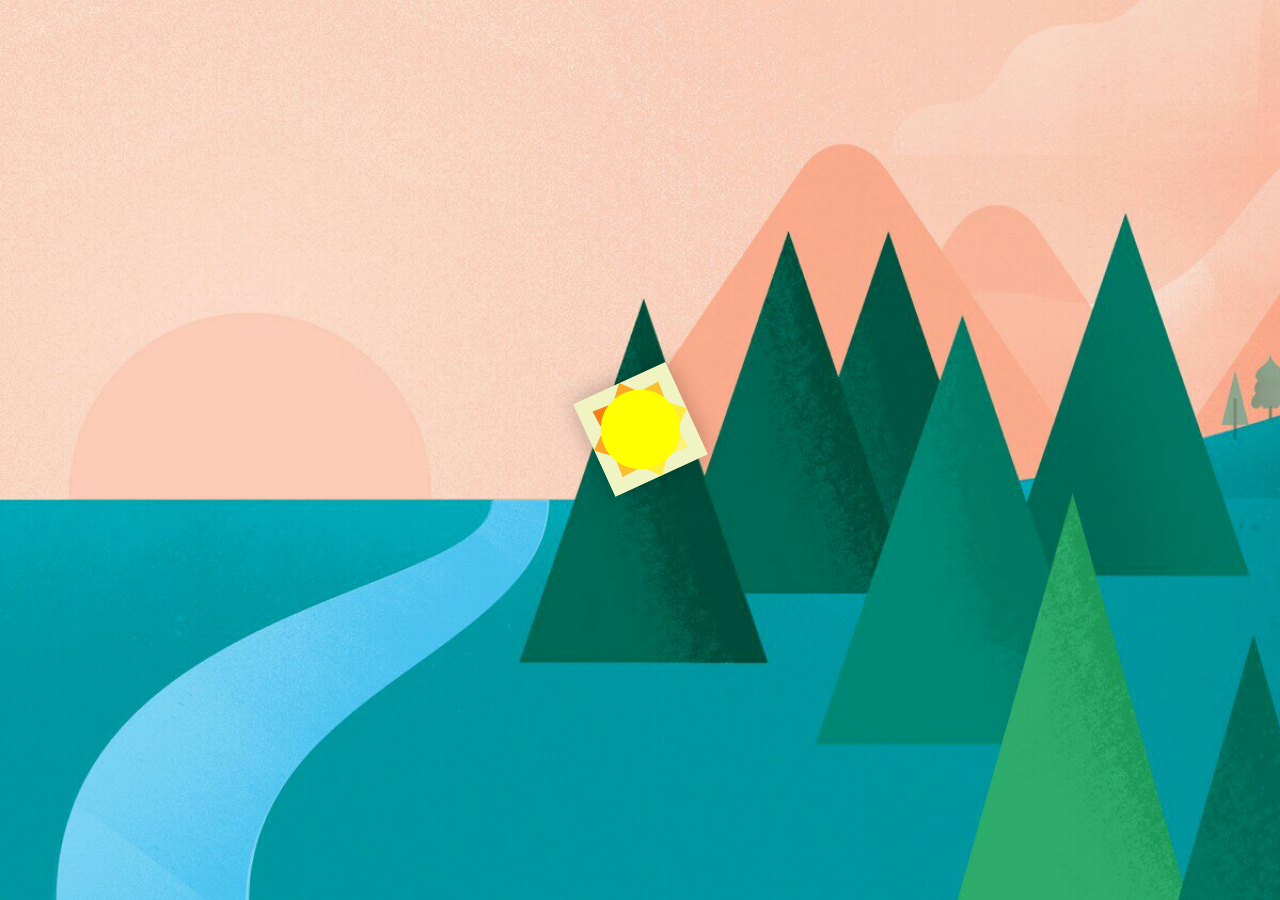
==== index.html @ cfca2041 "Initial commit" ====
<!doctype html>

<html lang="en">
<head>
  <meta charset="utf-8">

  <title>portfolio</title>
  <meta name="description" content="The HTML5 Herald">
  <meta name="author" content="SitePoint">

  <link rel="stylesheet" href="css/style.css"> 
  <script src="js/jquery-1.11.3.js"></script>
    <script src="js/jquery-ui.js"></script>
    <script src="js/transit.js"></script>
    <script src="js/scripts.js"></script> 

</head>
<body>
    <div id = "container">
        <div id = "wrap">
            
            <!--Door-->
            <div id ="door">
                <div class="front"></div>
            </div>
               
           
            
            <!-- Door aside-->
           
            
            <div id="door_aside_wrap">
              <h3 id = "door_aside_pane1" class = "door_pane"></h3>
              <div class = "accoridon_pane"></div>
              <h3 id = "door_aside_pane2" class = "door_pane"></h3>
              <div class = "accoridon_pane"></div>
              <h3 id = "door_aside_pane3" class = "door_pane"></h3>
              <div class = "accoridon_pane"></div>
              
            </div>
            
            
            <!--Menu nav-->
            <div id = "menu">
                <h1></h1>
                <nav>
                    <a id = ""></a>
                    <a id = ""></a>
                    <a id = ""></a>
                    <a id = ""></a>
                </nav>
                <img src=""/>
            </div>
            
            <!--Main-->
            <div id = "main">
                
                
                
                <img id = "sun_main" src= "img/sun.png"/>
                <img id = "sun_mainAlt" src= "img/sun2.png"/>
                <div id = "fence_with_bird">
                    <img id = "fence3" src= "img/fence_with_bird.png"/>
                    <img id = "bird" src= "img/bird.png"/>
                </div>
                <img id = "fence" src= "img/fence.png"/>
                <img id = "fence2" src= "img/fence2.png"/>
                
                <div id = "cloud_box">
                    <img id = "cloud1" src= "img/cloud1.png"/>
                    <img id = "cloud2" src= "img/cloud2.png"/>
                    <img id = "cloud3" src= "img/cloud3.png"/>
                    <img id = "cloud4" src= "img/cloud4.png"/>
                    <img id = "cloud5" src= "img/cloud5.png"/>
                
                </div>
                
                
                
                
                
                
            </div>
            
            <!--Home-->
            <div id = "home">
                <div id = "home_l1" class = "home_pane"></div>
                <div id = "home_r1" class = "home_pane"></div>
                <div id = "home_l2" class = "home_pane"></div>
                <div id = "home_r2" class = "home_pane"></div>
                <div id = "home_l3" class = "home_pane"></div>
                <div id = "home_r3" class = "home_pane"></div>
                <div id = "home_l4" class = "home_pane"></div>
                <div id = "home_r4" class = "home_pane"></div>
            </div>
            
            
            <!--Aside-->
            <div class = "aside">
                <h1></h1>
                <img src=""/>
                <p></p>
            </div>
            
            
        </div>
    </div>
    
    
</body>
</html>
---- css/style.css ----
*{
    margin: 0;
    padding: 0;
}
body{
}

body,html,#container{
    height:100%;
    
    
}


div #wrap{
    width:300%;
    height: 100%;
    background: #DCEDC8;
}


/*---------------------
---------DOOR----------
---------------------*/


#door { 
    width: 8.33333%;
    height: 100%;  
    float:left; 
    
}
#door:hover{
    overflow: hidden;
}

#door > .front{
	
	transform: perspective( 600px ) rotateY( 0deg );
	background: url("../img/door.jpg"); 
    background-size: contain;
    width: 100%;
    height: 100%;
	backface-visibility: hidden;
	transition: transform .5s linear 0s;
    overflow: hidden;
}


#door:hover > .front{	
	transform: perspective( 600px ) rotateY( 30deg );
    overflow: hidden;
}

    

/*---------------------
------DOOR-ASIDE-------
---------------------*/


#door_aside_wrap{
    width: 1.66666%;
    height: 100%;
    background: #FFF;
    float: left;
}

.accoridon_pane {
    
    width: 100%;
    height: 180%;
    
    
    background-color: #E3F2FD; 
}

#door_aside_pane1{
    width: 100%;
    height: 25%;
    background-color: #448AFF;
    display: block;
}
#door_aside_pane2{
    width: 100%;
    height: 25%;
    background-color: #2979FF;
    display: block;
}
#door_aside_pane3{
    width: 100%;
    height: 25%;
    background-color: #2962FF; 
    display: block;
}

.door_pane {
      transition: all 250ms;
      box-shadow: 3px 1px 3px rgba(0, 0, 0, 0.12), 3px 1px 2px rgba(0, 0, 0, 0.24);
}
.door_pane:hover {
      box-shadow: 0 10px 20px rgba(0, 0, 0, 0.19), 0 6px 6px rgba(0, 0, 0, 0.23);
      transform: translateX(5px);
}


/*---------------------
----------MENU---------
---------------------*/

#menu{
    width: 10%;
    height: 100%;
    float: left;
    background-color: #1de9b6;
}
    
/*---------------------
----------MAIN---------
---------------------*/


#main {
    float:left;
    width: 33.3333%;
    height: 100%;
    background: url(../img/main_back.jpg);
    background-size: cover;
}


#sun_main {
    display:block;
    width: 8%;
    
    height: auto;
    margin: 0 auto;
    position: relative;
	top: 42%;
	
}
#sun_mainAlt {
    display:block;
    width: 8%;
    float:left;
    height: auto;
    margin: 0 auto;
    position: relative;
	top: 13%;
    left: 80%;
	
}

#fence_with_bird {
    display: block;
    right: 5%;
    bottom: 0%;
    width: 25%;
    height: auto;
    position:absolute;
    transform: rotate(-3deg);
    
}

#fence {
    display: block;
    left: 8%;
    bottom: -50%;
    width: 18%;
    height: auto;
    position: absolute;
    transform: rotate(3deg);
    
}
#fence2 {
    display: block;
    left: 39%;
    bottom: -50%;
    width: 20%;
    height: auto;
    position: absolute;
    transform: rotate(1deg);
    
}

#fence3{
    display: block;
    width: 100%;
    height: auto;
    
    position:relative;
    
    transform: rotate(-3deg);
}

#bird {
    display: block;
    width: 24.6666%;
    right: 12%;
    top: -35%;
    height: auto;
    position:absolute;
    transform: rotate(-3deg);
    transform-origin: 70% 100%;
    
}
#fence_with_bird {
    display: block;
    bottom: -50%;
    width: 25%;
    height: auto;
    position:absolute;
    transform: rotate(-3deg);
    
}
/*   cloud Box */

#cloud1{
    display: block;
    position: absolute;
    width: 25%;
    height: auto;
    margin-left: 5%;
    margin-top: -20%;
}

#cloud2{
    display: block;
    position: absolute;
    width: 10%;
    height: auto;
    margin-left: 30%;
    margin-top: -20%;
}

#cloud3{
    display: block;
    position: absolute;
    width: 10%;
    height: auto;
    margin-left: 50%;
    margin-top: -20%;
}

#cloud4{
    display: block;
    position: absolute;
    width: 7%;
    height: auto;
    margin-left: 65%;
    margin-top: -20%;
}

#cloud5{
    display: block;
    position: absolute;
    width: 8%;
    height: auto;
    margin-left: 85%;
    margin-top: -20%;
}

img[id^= "cloud"]:hover {
   /*   box-shadow: 0 10px 20px rgba(0, 0, 0, 0.19), 0 6px 6px rgba(0, 0, 0, 0.23);*/
    box-shadow: 0px 5px 8px -4px rgba(0,0,0,0.75);
      transform: translatey(-5px);
    transition: all 250ms;
}










/*---------------------
----------HOME---------
---------------------*/

#home {
    float:left;
    width: 23.3333%;
    height: 100%;
    background: #e040fb;
}
#home_l1 {
    width: 50%;
    float:left;
    background: #00bfa5;
    height: 33.333%;
}
#home_r1 {
    width: 50%;
    float:left;
    background: #64ffda;
    height: 33.333%;
}
#home_l2 {
    width: 50%;
    float:left;
    background: #64ffda;
    height: 33.333%;
}
#home_r2 {
    width: 50%;
    float:left;
    background: #00bfa5;
    height: 33.333%;
}
#home_l3 {
    width: 50%;
    float:left;
    background: #00bfa5;
    height: 33.333%;
}
#home_r3 {
    width: 50%;
    float:left;
    background: #64ffda;
    height: 33.333%;
}

.home_pane {
      transition: all 250ms;
      box-shadow: 0 1px 3px rgba(0, 0, 0, 0.12), 0 1px 2px rgba(0, 0, 0, 0.24);
}
.home_pane:hover {
      box-shadow: 0 10px 20px rgba(0, 0, 0, 0.19), 0 6px 6px rgba(0, 0, 0, 0.23);
      transform: translateY(-5px);
}



/*---------------------
---------ASIDE---------
---------------------*/

.aside {
    background: #00E5FF;
    float:left;
    width: 23.3333%;
    height: 100%;
    
}
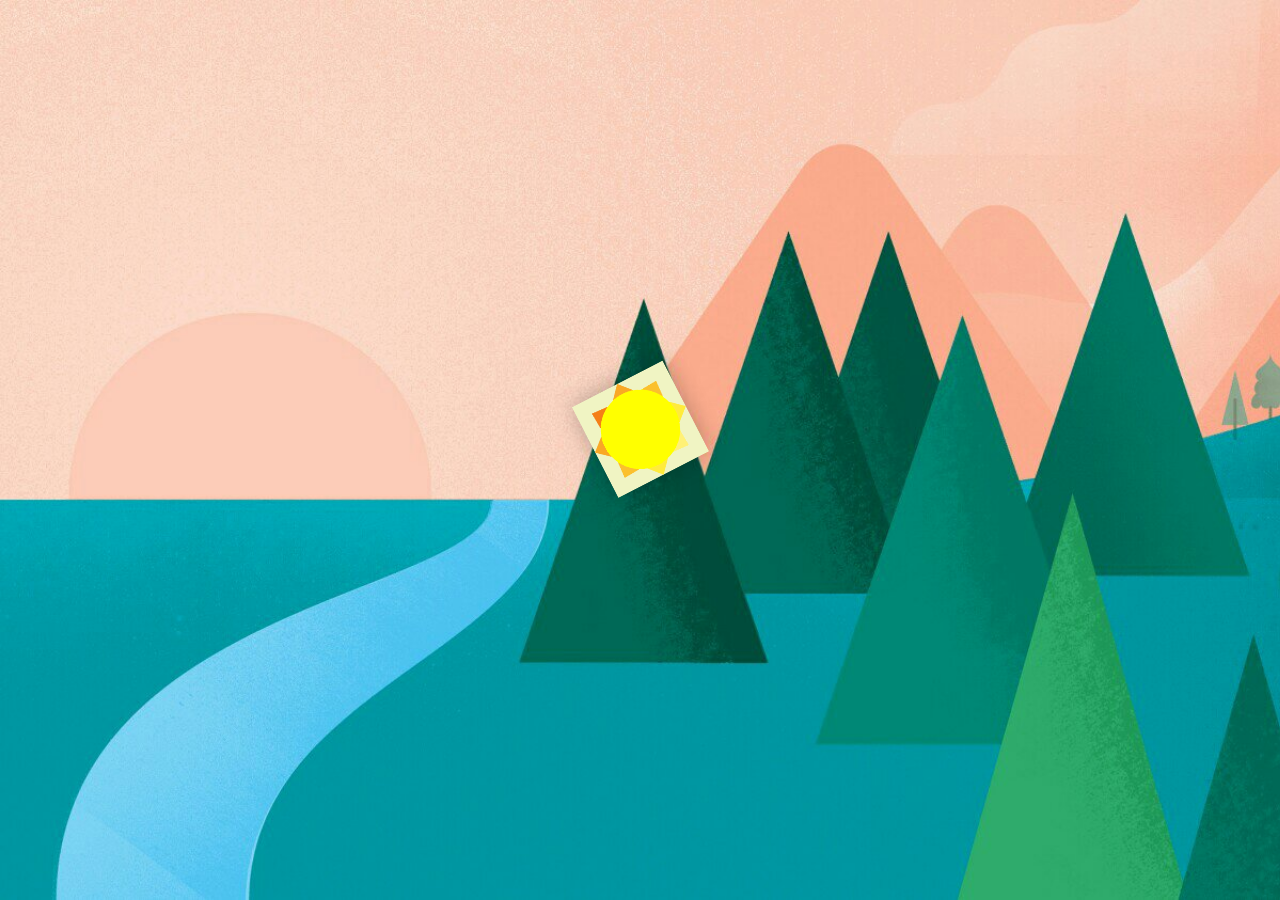
==== commit edafd7f6: "Fixed accordian length and door size" ====
--- a/index.html
+++ b/index.html
@@ -9,10 +9,7 @@
   <meta name="author" content="SitePoint">
 
   <link rel="stylesheet" href="css/style.css"> 
-  <script src="js/jquery-1.11.3.js"></script>
-    <script src="js/jquery-ui.js"></script>
-    <script src="js/transit.js"></script>
-    <script src="js/scripts.js"></script> 
+  
 
 </head>
 <body>
@@ -30,12 +27,12 @@
            
             
             <div id="door_aside_wrap">
-              <h3 id = "door_aside_pane1" class = "door_pane"></h3>
-              <div class = "accoridon_pane"></div>
-              <h3 id = "door_aside_pane2" class = "door_pane"></h3>
-              <div class = "accoridon_pane"></div>
-              <h3 id = "door_aside_pane3" class = "door_pane"></h3>
-              <div class = "accoridon_pane"></div>
+                <h1 id = "door_aside_pane1" class = "door_pane"></h1>
+                <div class = "accoridon_pane"></div>
+                <h1 id = "door_aside_pane2" class = "door_pane"></h1>
+                <div class = "accoridon_pane"></div>
+                <h1 id = "door_aside_pane3" class = "door_pane"></h1>
+                <div class = "accoridon_pane"></div>
               
             </div>
             
@@ -72,7 +69,6 @@
                     <img id = "cloud3" src= "img/cloud3.png"/>
                     <img id = "cloud4" src= "img/cloud4.png"/>
                     <img id = "cloud5" src= "img/cloud5.png"/>
-                
                 </div>
                 
                 
@@ -105,7 +101,10 @@
             
         </div>
     </div>
-    
+    <script src="js/jquery-1.11.3.js"></script>
+    <script src="js/jquery-ui.js"></script>
+    <script src="js/transit.js"></script>
+    <script src="js/scripts.js"></script> 
     
 </body>
 </html>--- a/css/style.css
+++ b/css/style.css
@@ -1,13 +1,11 @@
+
 *{
     margin: 0;
     padding: 0;
 }
-body{
-}
 
 body,html,#container{
-    height:100%;
-    
+    height:100%;   
     
 }
 
@@ -38,7 +36,7 @@
 	
 	transform: perspective( 600px ) rotateY( 0deg );
 	background: url("../img/door.jpg"); 
-    background-size: contain;
+    background-size: 100% 100%;
     width: 100%;
     height: 100%;
 	backface-visibility: hidden;
@@ -67,36 +65,39 @@
 }
 
 .accoridon_pane {
-    
-    width: 100%;
-    height: 180%;
-    
-    
-    background-color: #E3F2FD; 
+    width: 100%;
+    height: 25%;
+    background-color: #FFF;
+    overflow: hidden;
+    display: block;
+    width: 100%;
+    height: 25%; 
 }
 
 #door_aside_pane1{
+
+    background-color: #448AFF;
+
+}
+#door_aside_pane2{
+
+    background-color: #2979FF;
+
+}
+#door_aside_pane3{
+
+    background-color: #2962FF; 
+
+}
+
+.door_pane {
     width: 100%;
     height: 25%;
-    background-color: #448AFF;
-    display: block;
-}
-#door_aside_pane2{
-    width: 100%;
-    height: 25%;
-    background-color: #2979FF;
-    display: block;
-}
-#door_aside_pane3{
-    width: 100%;
-    height: 25%;
-    background-color: #2962FF; 
-    display: block;
-}
-
-.door_pane {
-      transition: all 250ms;
-      box-shadow: 3px 1px 3px rgba(0, 0, 0, 0.12), 3px 1px 2px rgba(0, 0, 0, 0.24);
+    background-color: #FFF;
+    overflow: hidden;
+    display: block;
+    transition: all 250ms;
+    box-shadow: 3px 1px 3px rgba(0, 0, 0, 0.12), 3px 1px 2px rgba(0, 0, 0, 0.24);
 }
 .door_pane:hover {
       box-shadow: 0 10px 20px rgba(0, 0, 0, 0.19), 0 6px 6px rgba(0, 0, 0, 0.23);
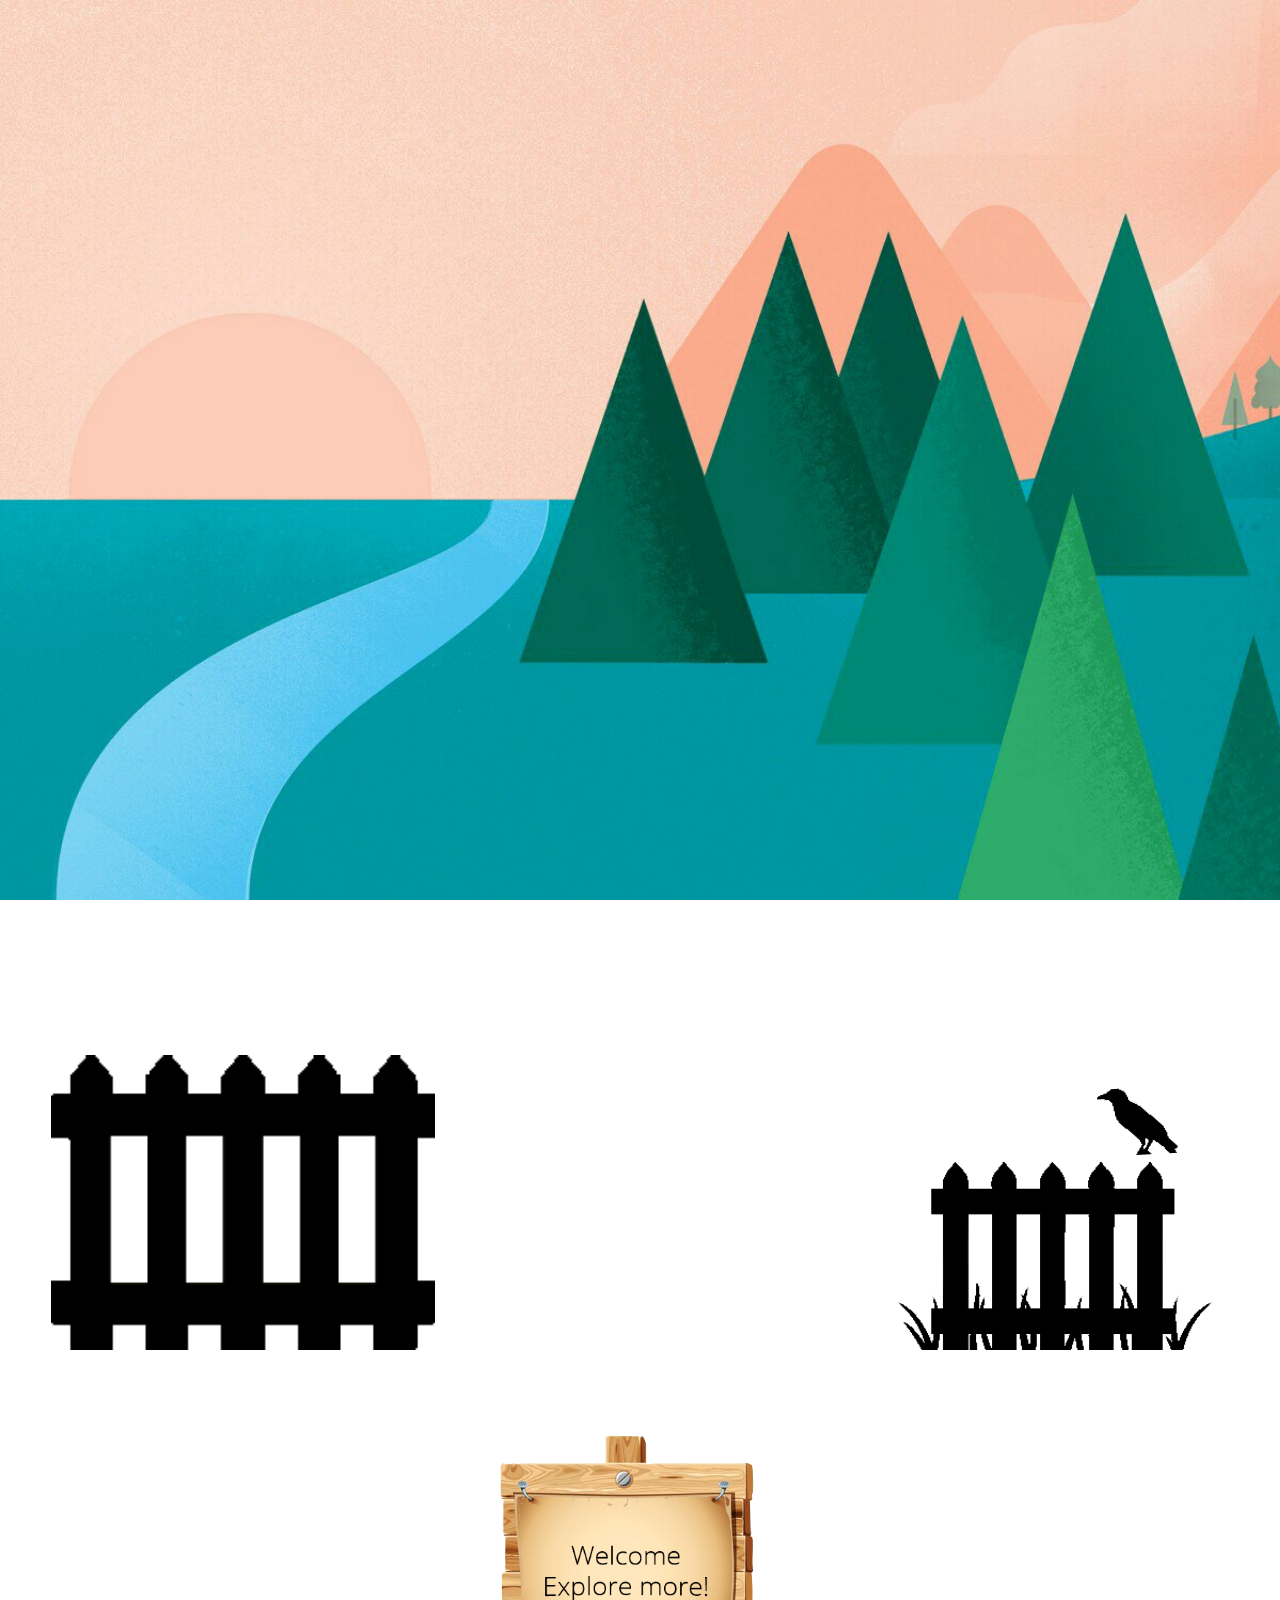
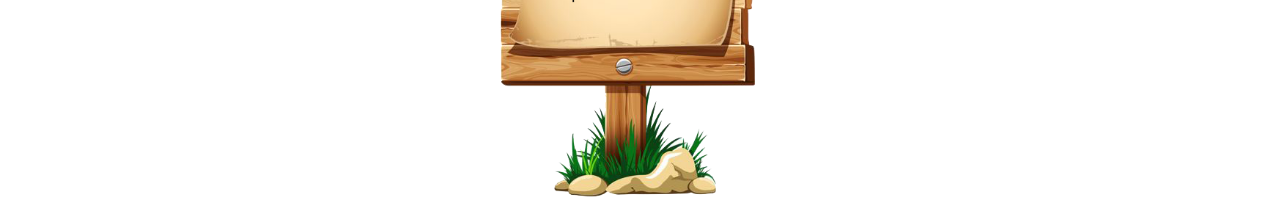
==== commit be3081c1: "Added Typping text and work in progress" ====
--- a/index.html
+++ b/index.html
@@ -7,18 +7,36 @@
   <title>portfolio</title>
   <meta name="description" content="The HTML5 Herald">
   <meta name="author" content="SitePoint">
+    <link href='http://fonts.googleapis.com/css?family=Open+Sans+Condensed:300&subset=greek-ext&v2'
+      rel='stylesheet' type='text/css'>
+  <link rel="stylesheet" href="css/style.css">
 
-  <link rel="stylesheet" href="css/style.css"> 
-  
+  <script src="js/jquery-1.11.3.js"></script>
+    <script src="js/jquery-ui.js"></script>
+    <script src="js/transit.js"></script>
 
 </head>
 <body>
     <div id = "container">
         <div id = "wrap">
             
+            <div id="loader-wrapper">
+                
+                <div id="loader-image">
+                    <img id = "sun_main" src= "img/sun.png"/>
+                </div>
+            </div>
+            
+            <!-- Loader -->
+              <!--   <div id="loader-wrapper">
+                    <div id="loader"></div>
+                </div> -->
             <!--Door-->
             <div id ="door">
-                <div class="front"></div>
+                <div class="front">
+                    <img id="door-image" src="img/door.jpg">
+                </div>
+
             </div>
                
            
@@ -54,15 +72,15 @@
                 
                 
                 
-                <img id = "sun_main" src= "img/sun.png"/>
+                
                 <img id = "sun_mainAlt" src= "img/sun2.png"/>
+                
+                <img id = "fence" src= "img/fence.png"/>
+                <img id = "fence2" src= "img/fence2.png"/>
                 <div id = "fence_with_bird">
                     <img id = "fence3" src= "img/fence_with_bird.png"/>
                     <img id = "bird" src= "img/bird.png"/>
                 </div>
-                <img id = "fence" src= "img/fence.png"/>
-                <img id = "fence2" src= "img/fence2.png"/>
-                
                 <div id = "cloud_box">
                     <img id = "cloud1" src= "img/cloud1.png"/>
                     <img id = "cloud2" src= "img/cloud2.png"/>
@@ -70,6 +88,8 @@
                     <img id = "cloud4" src= "img/cloud4.png"/>
                     <img id = "cloud5" src= "img/cloud5.png"/>
                 </div>
+                <h1 id="name-text"></h1>
+                <h1 id="status"></h1>
                 
                 
                 
@@ -101,9 +121,7 @@
             
         </div>
     </div>
-    <script src="js/jquery-1.11.3.js"></script>
-    <script src="js/jquery-ui.js"></script>
-    <script src="js/transit.js"></script>
+    
     <script src="js/scripts.js"></script> 
     
 </body>
--- a/css/style.css
+++ b/css/style.css
@@ -1,12 +1,17 @@
+@font-face {
+    font-family: 'Open Sans Italic';
+    src: url(../img/open-sans/OpenSans-LightItalic.ttf);
+}
 
 *{
     margin: 0;
     padding: 0;
+    font-family: 'Open Sans Italic';
 }
 
 body,html,#container{
     height:100%;   
-    
+    overflow: hidden;
 }
 
 
@@ -17,6 +22,34 @@
 }
 
 
+/************************
+Loader 
+*************************/
+
+#loader-wrapper {
+    position: absolute;
+    width: 100%;
+    height: 100%;
+    background-color: #00a2b1;
+    z-index: 500;
+}
+
+
+#loader-image {
+    
+    position: relative;
+    height: 100%;
+}
+
+#sun_main {
+
+    position: absolute;
+    width: 8%;
+    left: 50%;
+    top: 50%;
+    /*transform: translate(-50%, -50%);*/
+
+}
 /*---------------------
 ---------DOOR----------
 ---------------------*/
@@ -35,8 +68,10 @@
 #door > .front{
 	
 	transform: perspective( 600px ) rotateY( 0deg );
-	background: url("../img/door.jpg"); 
+	background-color: #0d47a1;
     background-size: 100% 100%;
+    background-repeat: no-repeat;
+    
     width: 100%;
     height: 100%;
 	backface-visibility: hidden;
@@ -44,6 +79,10 @@
     overflow: hidden;
 }
 
+#door-image {
+    width: 100%;
+    height: auto;
+}
 
 #door:hover > .front{	
 	transform: perspective( 600px ) rotateY( 30deg );
@@ -130,16 +169,23 @@
 }
 
 
-#sun_main {
-    display:block;
-    width: 8%;
-    
-    height: auto;
-    margin: 0 auto;
+#name-text {
     position: relative;
-	top: 42%;
-	
-}
+    top: 50%;
+    left: 2%;
+    font-size: 30px;
+
+}
+
+#status {
+    position: relative;
+    top: 52%;
+    left: 3%;
+    font-size: 20px;
+
+}
+
+
 #sun_mainAlt {
     display:block;
     width: 8%;
@@ -152,38 +198,44 @@
 	
 }
 
+
+
+#fence {
+    display: block;
+    left: 4%;
+    bottom: -50%;
+    width: 30%;
+    height: auto;
+    position: absolute;
+    
+    
+}
+#fence2 {
+    display: block;
+    left: 39%;
+    bottom: -100%;
+    width: 20%;
+    height: auto;
+    position: absolute;
+    
+    
+}
+
+#fence2:hover {
+   /*   box-shadow: 0 10px 20px rgba(0, 0, 0, 0.19), 0 6px 6px rgba(0, 0, 0, 0.23);*/
+    transform: translatey(-7px);
+    transition: all 250ms;
+}
 #fence_with_bird {
     display: block;
-    right: 5%;
-    bottom: 0%;
+    bottom: -50%;
     width: 25%;
+    left: 70%;
     height: auto;
     position:absolute;
-    transform: rotate(-3deg);
-    
-}
-
-#fence {
-    display: block;
-    left: 8%;
-    bottom: -50%;
-    width: 18%;
-    height: auto;
-    position: absolute;
-    transform: rotate(3deg);
-    
-}
-#fence2 {
-    display: block;
-    left: 39%;
-    bottom: -50%;
-    width: 20%;
-    height: auto;
-    position: absolute;
-    transform: rotate(1deg);
-    
-}
-
+
+    
+}
 #fence3{
     display: block;
     width: 100%;
@@ -191,29 +243,21 @@
     
     position:relative;
     
-    transform: rotate(-3deg);
+    
 }
 
 #bird {
     display: block;
     width: 24.6666%;
     right: 12%;
-    top: -35%;
+    top: -40%;
     height: auto;
     position:absolute;
     transform: rotate(-3deg);
     transform-origin: 70% 100%;
     
 }
-#fence_with_bird {
-    display: block;
-    bottom: -50%;
-    width: 25%;
-    height: auto;
-    position:absolute;
-    transform: rotate(-3deg);
-    
-}
+
 /*   cloud Box */
 
 #cloud1{
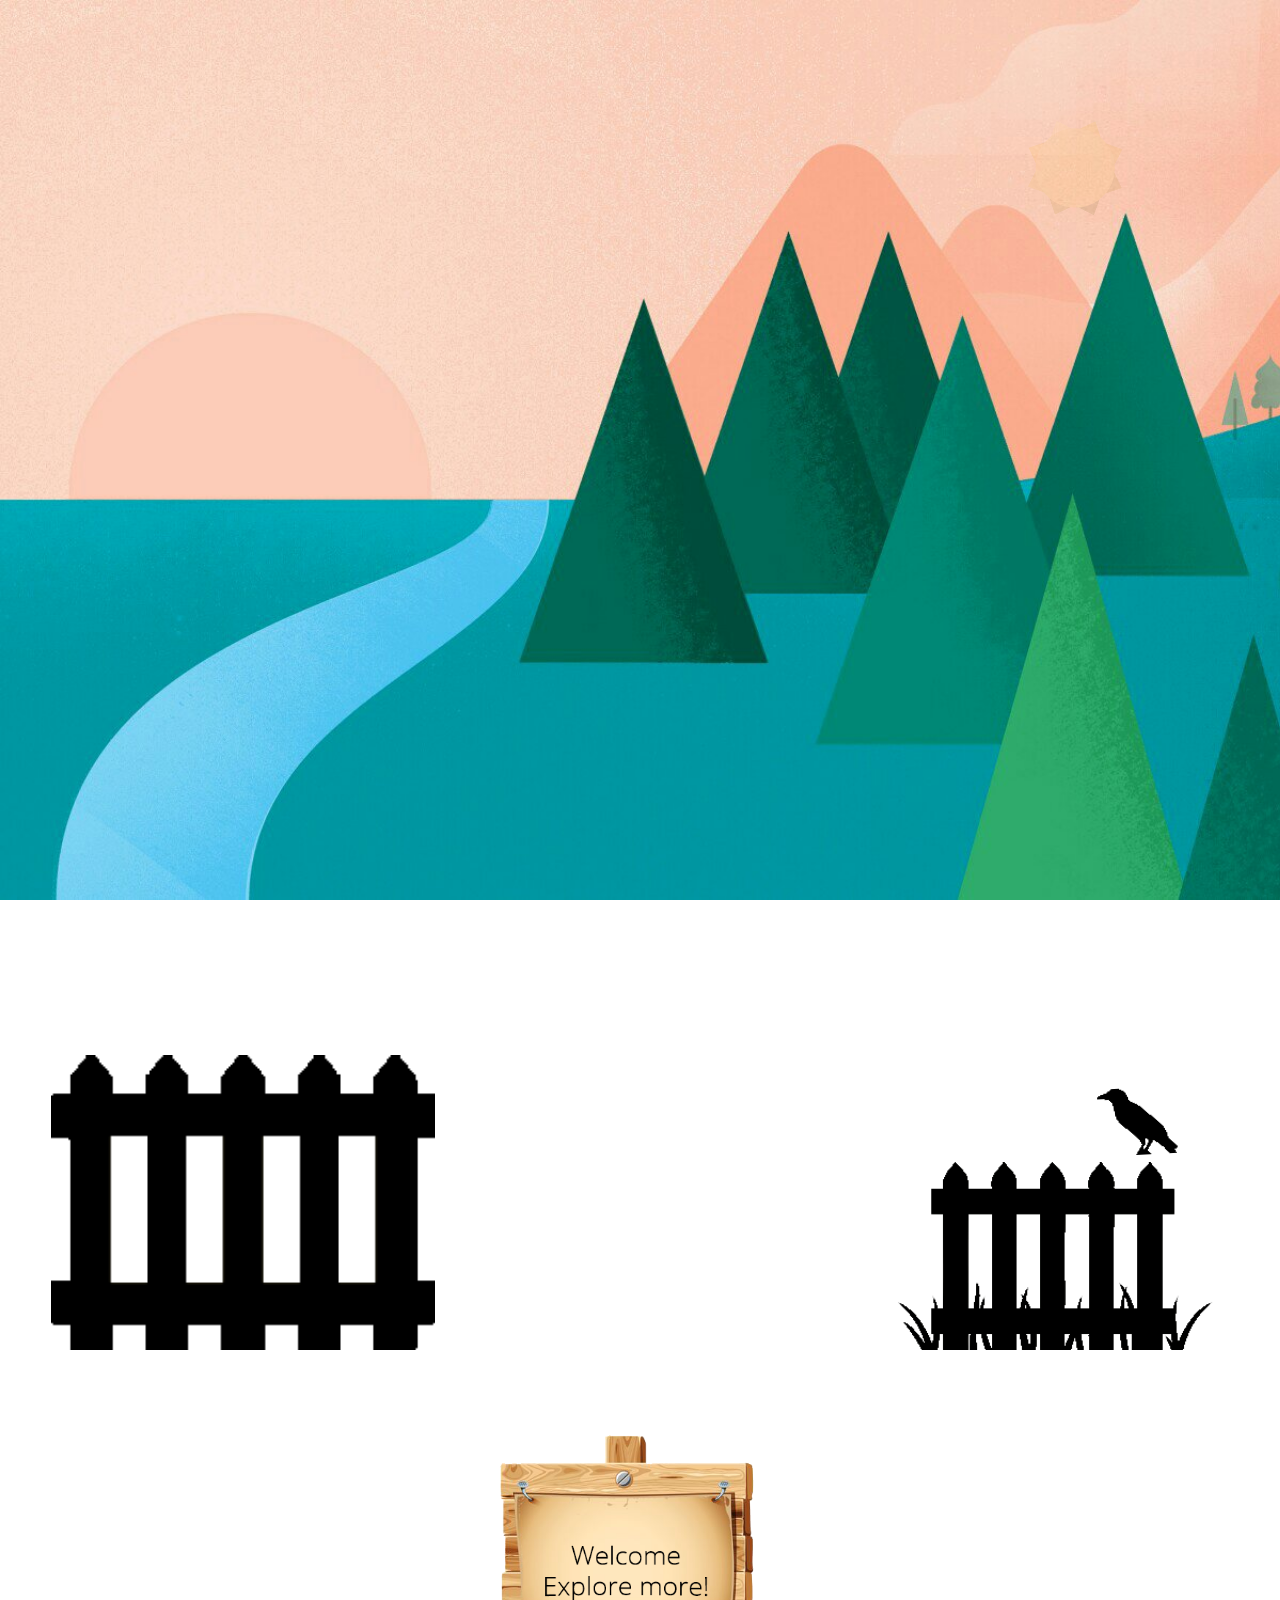
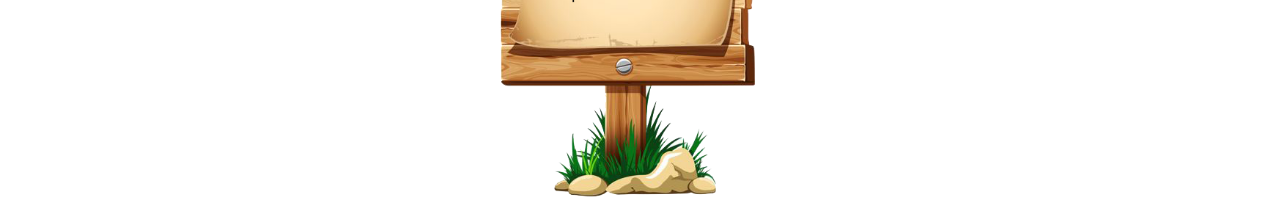
==== commit 8613de25: "Improve menu" ====
--- a/index.html
+++ b/index.html
@@ -7,8 +7,7 @@
   <title>portfolio</title>
   <meta name="description" content="The HTML5 Herald">
   <meta name="author" content="SitePoint">
-    <link href='http://fonts.googleapis.com/css?family=Open+Sans+Condensed:300&subset=greek-ext&v2'
-      rel='stylesheet' type='text/css'>
+    <link href='css/opensanslight.css'rel='stylesheet' type='text/css'>
   <link rel="stylesheet" href="css/style.css">
 
   <script src="js/jquery-1.11.3.js"></script>
@@ -57,21 +56,55 @@
             
             <!--Menu nav-->
             <div id = "menu">
-                <h1></h1>
-                <nav>
-                    <a id = ""></a>
-                    <a id = ""></a>
-                    <a id = ""></a>
-                    <a id = ""></a>
-                </nav>
-                <img src=""/>
+                <div class="circle" id ="circle1"></div>
+                <div class="rectangle" id ="rectangle1"></div>
+                
+
+
+                <div class="circle" id ="circle2"></div>
+                <div class="rectangle" id ="rectangle2">
+                    <h1 id = "text-rect-2" class="text-rect">
+                        About Me
+                    </h1> 
+                </div>
+
+                <div class="circle" id ="circle3"></div>
+                <div class="rectangle" id ="rectangle3">
+                    <h1 id = "text-rect-3" class="text-rect">
+                        Heading 3
+                    </h1> 
+                </div>
+
+                <div class="circle" id ="circle4"></div>
+                <div class="rectangle" id ="rectangle4">
+                    <h1 id = "text-rect-4" class="text-rect">
+                        heading 4
+                    </h1> 
+                </div>
+
+                <div class="circle" id ="circle5"></div>
+                <div class="rectangle" id ="rectangle5">
+                    <h1 id = "text-rect-5" class="text-rect">
+                        Heading 5
+                    </h1> 
+                </div>
+                
+                <div class="circle" id ="circle6"></div>
+                <div class="rectangle" id ="rectangle6">
+                    <h1 id = "text-rect-6" class="text-rect">
+                        Heading 6
+                    </h1> 
+                </div>
+                <div class="circle" id ="circle7"></div>
+                
+                <div class="circle" id ="circle8"></div>
+
+                
+                
             </div>
             
             <!--Main-->
             <div id = "main">
-                
-                
-                
                 
                 <img id = "sun_mainAlt" src= "img/sun2.png"/>
                 
@@ -88,8 +121,9 @@
                     <img id = "cloud4" src= "img/cloud4.png"/>
                     <img id = "cloud5" src= "img/cloud5.png"/>
                 </div>
-                <h1 id="name-text"></h1>
-                <h1 id="status"></h1>
+                <h2 id="name-text"></h1>
+                <h2 id="status"></h1>
+                
                 
                 
                 
@@ -100,7 +134,9 @@
             
             <!--Home-->
             <div id = "home">
-                <div id = "home_l1" class = "home_pane"></div>
+                <div id = "home_l1" class = "home_pane">
+                    <button id="menu-button">Menu</button>
+                </div>
                 <div id = "home_r1" class = "home_pane"></div>
                 <div id = "home_l2" class = "home_pane"></div>
                 <div id = "home_r2" class = "home_pane"></div>
@@ -115,13 +151,52 @@
             <div class = "aside">
                 <h1></h1>
                 <img src=""/>
-                <p></p>
+                <div id="aside-content">
+                
+                </div>
+                
+                </div>
             </div>
             
             
         </div>
     </div>
-    
+    <script>
+    var distance = 60;
+    var hoverDistance = 20;
+    var hoverTimeDuration = 1000;
+    var width = $("#circle1").width();
+    $("#circle1").css("height", width+'px');
+    var width = $("#circle2").width();
+    $("#circle2").css("height", width+'px');
+
+    $('#text-rect-2').css("left", ($('#circle2').width()/2 + distance) + 'px');
+    var width = $("#circle3").width();
+    $("#circle3").css("height", width+'px');
+    $('#text-rect-3').css("left", ($('#circle3').width()/2 + distance) + 'px');
+    var width = $("#circle4").width();
+    $("#circle4").css("height", width+'px');
+    $('#text-rect-4').css("left", ($('#circle4').width()/2 + distance) + 'px');
+    var width = $("#circle5").width();
+    $("#circle5").css("height", width+'px');
+    $('#text-rect-5').css("left", ($('#circle5').width()/2 + distance) + 'px');
+    var width = $("#circle6").width();
+    $("#circle6").css("height", width+'px');
+    $('#text-rect-6').css("left", ($('#circle6').width()/2 + distance) + 'px');
+    var width = $("#circle7").width();
+    $("#circle7").css("height", width+'px');
+    var width = $("#circle8").width();
+    $("#circle8").css("height", width+'px');
+    // for(var i= 1 ; i<= 7; i++){
+    //     $('#circle' + i).mouseenter(function() {
+    //         $(this).animate({"left": hoverDistance + "px", "bottom": "" + hoverDistance + "px"}, hoverTimeDuration);
+    //         $("#rectangle" + i).animate({transform: "rotate(3deg)"}, hoverTimeDuration);
+    //     });
+    //     $('#circle' + i).mouseout(function() {
+    //         $(this).animate({"left": "-"+0+"px", "bottom": "-" + 0+ "px"}, hoverTimeDuration);
+    //     });
+    // }
+    </script>
     <script src="js/scripts.js"></script> 
     
 </body>
--- a/css/opensanslight.css
+++ b/css/opensanslight.css
@@ -0,0 +1,56 @@
+/* cyrillic-ext */
+@font-face {
+  font-family: 'Open Sans';
+  font-style: normal;
+  font-weight: 300;
+  src: local('Open Sans Light'), local('OpenSans-Light'), url(http://fonts.gstatic.com/s/opensans/v13/DXI1ORHCpsQm3Vp6mXoaTa-j2U0lmluP9RWlSytm3ho.woff2) format('woff2');
+  unicode-range: U+0460-052F, U+20B4, U+2DE0-2DFF, U+A640-A69F;
+}
+/* cyrillic */
+@font-face {
+  font-family: 'Open Sans';
+  font-style: normal;
+  font-weight: 300;
+  src: local('Open Sans Light'), local('OpenSans-Light'), url(http://fonts.gstatic.com/s/opensans/v13/DXI1ORHCpsQm3Vp6mXoaTZX5f-9o1vgP2EXwfjgl7AY.woff2) format('woff2');
+  unicode-range: U+0400-045F, U+0490-0491, U+04B0-04B1, U+2116;
+}
+/* greek-ext */
+@font-face {
+  font-family: 'Open Sans';
+  font-style: normal;
+  font-weight: 300;
+  src: local('Open Sans Light'), local('OpenSans-Light'), url(http://fonts.gstatic.com/s/opensans/v13/DXI1ORHCpsQm3Vp6mXoaTRWV49_lSm1NYrwo-zkhivY.woff2) format('woff2');
+  unicode-range: U+1F00-1FFF;
+}
+/* greek */
+@font-face {
+  font-family: 'Open Sans';
+  font-style: normal;
+  font-weight: 300;
+  src: local('Open Sans Light'), local('OpenSans-Light'), url(http://fonts.gstatic.com/s/opensans/v13/DXI1ORHCpsQm3Vp6mXoaTaaRobkAwv3vxw3jMhVENGA.woff2) format('woff2');
+  unicode-range: U+0370-03FF;
+}
+/* vietnamese */
+@font-face {
+  font-family: 'Open Sans';
+  font-style: normal;
+  font-weight: 300;
+  src: local('Open Sans Light'), local('OpenSans-Light'), url(http://fonts.gstatic.com/s/opensans/v13/DXI1ORHCpsQm3Vp6mXoaTf8zf_FOSsgRmwsS7Aa9k2w.woff2) format('woff2');
+  unicode-range: U+0102-0103, U+1EA0-1EF1, U+20AB;
+}
+/* latin-ext */
+@font-face {
+  font-family: 'Open Sans';
+  font-style: normal;
+  font-weight: 300;
+  src: local('Open Sans Light'), local('OpenSans-Light'), url(http://fonts.gstatic.com/s/opensans/v13/DXI1ORHCpsQm3Vp6mXoaTT0LW-43aMEzIO6XUTLjad8.woff2) format('woff2');
+  unicode-range: U+0100-024F, U+1E00-1EFF, U+20A0-20AB, U+20AD-20CF, U+2C60-2C7F, U+A720-A7FF;
+}
+/* latin */
+@font-face {
+  font-family: 'Open Sans';
+  font-style: normal;
+  font-weight: 300;
+  src: local('Open Sans Light'), local('OpenSans-Light'), url(http://fonts.gstatic.com/s/opensans/v13/DXI1ORHCpsQm3Vp6mXoaTegdm0LZdjqr5-oayXSOefg.woff2) format('woff2');
+  unicode-range: U+0000-00FF, U+0131, U+0152-0153, U+02C6, U+02DA, U+02DC, U+2000-206F, U+2074, U+20AC, U+2212, U+2215, U+E0FF, U+EFFD, U+F000;
+}--- a/css/style.css
+++ b/css/style.css
@@ -148,17 +148,304 @@
 ----------MENU---------
 ---------------------*/
 
+.text-rect {
+    display: block; 
+    position:absolute;
+    font-family: 'Open Sans Light'; 
+    font-size: 40px;
+    bottom: 0%; 
+
+    color: #FFF;
+
+}
+.text-rect:hover {
+    color: #000;
+}
+#text-rect-1 {
+    /*left: 50px;*/
+}
+#text-rect-2 {
+    left: 40%;
+}
+#text-rect-3 {
+    left: 20%;
+}
+#text-rect-4 {
+    left: 25%;
+}
+#text-rect-5 {
+    left: 30%;
+}
+#text-rect-6 {
+    left: 35%;
+}
+
+
+.circle {
+    position: absolute;
+    bottom: 0%;
+    left: 0%;
+    transform: translate( -100% , 100%);
+    box-shadow: 0px 0px 40px #111;
+    animation-name: incomingcircle;
+    animation-iteration-count: 1;
+    animation-fill-mode: forwards;
+    animation-duration: 1s;
+    animation-delay: 0s;
+}
+
+/*.circle:hover {
+    animation-name: hoverCircle;
+    animation-iteration-count: 1;
+    animation-duration: 1s;
+    animation-fill-mode: backwards;
+}*/
+@keyframes hoverCircle {
+    0% {
+        transform: translate(-50%, 50%);
+    }
+    100% {
+        transform: translate(-47%, 47%);
+    }
+
+}
+@keyframes incomingcircle {
+    0% {
+        transform: translate(-100%, 100%);
+    }
+    100% {
+        transform: translate(-50%, 50%);
+    }
+}
+
+#circle1 {
+    width: 20%;
+
+    border-radius: 150px;
+    background: #a81a1a;
+    z-index: 200;
+    /*animation-delay: 1s;*/
+}
+
+
+
+
+
+#circle2 {
+    width: 40%;
+    border-radius: 300px;
+    background: #b82525;
+    z-index: 180;
+    /*animation-delay: 2s;*/
+}
+#circle3 {
+    width: 60%;
+    height: 900px;
+    border-radius: 450px;
+    background: #c92d2d;
+    z-index: 160;
+    /*animation-delay: 3s;*/
+
+}
+#circle4 {
+    width: 80%;
+    height: 1200px;
+    border-radius: 600px;
+    background: #e03834;
+    z-index: 140;
+    /*animation-delay: 4s;*/
+}
+#circle5 {
+    width: 100%;
+    height: 1500px;
+    border-radius: 750px;
+    background: #eb524f;
+    z-index: 120;
+    /*animation-delay: 5s;*/
+}
+#circle6 {
+    width: 120%;
+    height: 1850px;
+    border-radius: 925px;
+    background: #dd6f6f;
+    z-index: 100;
+    /*animation-delay: 6s;*/
+}
+#circle7 {
+    width: 140%;
+    height: 2200px;
+    border-radius: 1100px;
+    background: #f1dee1;
+    z-index: 80;
+    /*animation-delay: 6s;*/
+}
+#circle8 {
+    width: 300%;
+    height: 3000px;
+    border-radius: 1500px;
+    background: #eddadd;
+    z-index: 60;
+    /*animation-delay: 7s;*/
+}
+#circle9 {
+    width: 250px;
+    height: 250px;
+    border-radius: 1500px;
+    background: #eddadd;
+    z-index: 1000;
+    /*animation-delay: 7s;*/
+}
+
+
+.rectangle {
+    position: absolute;
+    bottom: 0%;
+    left: 0%;
+    /*transform: translate( -50% , 50%);*/
+    transform-origin: 0% 100%;
+    animation-delay: 0.75s;
+    animation-iteration-count: 1;
+    animation-fill-mode: forwards;
+    animation-duration: 1.75s;  
+    transform: rotate(-90deg);  
+    width: 3000px;
+    height: 300px;
+    box-shadow: 0px 0px 40px #111;
+ 
+}
+
+
+#rectangle1 {
+    background: #eddadd;
+    z-index: 190;
+    animation-name: incomingrectangle1;
+ 
+}
+@keyframes incomingrectangle1 {
+    0% {
+        transform: rotate(-90deg);
+    }
+    100% {
+        transform: rotate(-80deg);
+    }
+}
+
+
+#rectangle2 {
+    background: #e49393;
+    animation-name: incomingrectangle2;
+    z-index: 170;
+}
+@keyframes incomingrectangle2 {
+    0% {
+        transform: rotate(-90deg);
+    }
+    100% {
+        transform: rotate(-65deg);
+    }
+}
+#rectangle3 {
+    background: #e6504d;
+    animation-name: incomingrectangle3;
+    
+    z-index: 150;
+}
+@keyframes incomingrectangle3 {
+    0% {
+        transform: rotate(-90deg);
+    }
+    100% {
+        transform: rotate(-50deg);
+    }
+}
+#rectangle4 {
+    background: #e23834;
+    animation-name: incomingrectangle4;
+    
+    z-index: 130;
+}
+@keyframes incomingrectangle4 {
+    0% {
+        transform: rotate(-90deg);
+    }
+    100% {
+        transform: rotate(-37deg);
+    }
+}
+#rectangle5 {
+    background: #cb2d2d;
+    animation-name: incomingrectangle5;
+    
+    z-index: 110;
+}
+@keyframes incomingrectangle5 {
+    0% {
+        transform: rotate(-90deg);
+    }
+    100% {
+        transform: rotate(-25deg);
+    }
+}
+#rectangle6 {
+    background: #bb2626;
+    animation-name: incomingrectangle6;
+    
+    z-index: 90;
+}
+@keyframes incomingrectangle6 {
+    0% {
+        transform: rotate(-90deg);
+    }
+    100% {
+        transform: rotate(-14deg);
+    }
+}
+#rectangle7 {
+    background: #bb2626;
+    width: 90%;
+    height: 40%;
+    position: absolute;
+    
+    /*transform: translate( -50% , 50%);*/
+    
+    box-shadow: 0px 0px 40px #111;
+    z-index: 290;
+}
+
+
+
+
+
+
+
+
+
+
+
+
+
+
+
+
+
+
+
+
 #menu{
-    width: 10%;
+    width: 30%;
     height: 100%;
     float: left;
     background-color: #1de9b6;
+    color: #FFF;
+    /*text-align: center;*/
 }
     
 /*---------------------
 ----------MAIN---------
 ---------------------*/
-
+h2 {
+    display: inline-block;
+}
 
 #main {
     float:left;
@@ -166,20 +453,21 @@
     height: 100%;
     background: url(../img/main_back.jpg);
     background-size: cover;
+
 }
 
 
 #name-text {
-    position: relative;
-    top: 50%;
+    position: absolute;
+    top: 2%;
     left: 2%;
     font-size: 30px;
 
 }
 
 #status {
-    position: relative;
-    top: 52%;
+    position: absolute;
+    top: 10%;
     left: 3%;
     font-size: 20px;
 
@@ -222,7 +510,7 @@
 }
 
 #fence2:hover {
-   /*   box-shadow: 0 10px 20px rgba(0, 0, 0, 0.19), 0 6px 6px rgba(0, 0, 0, 0.23);*/
+   
     transform: translatey(-7px);
     transition: all 250ms;
 }
@@ -386,7 +674,16 @@
 .aside {
     background: #00E5FF;
     float:left;
-    width: 23.3333%;
-    height: 100%;
-    
-}
+    width: 23%;
+    overflow: scroll;
+    overflow-x: hidden;
+    
+    height: 100%;
+    
+}
+
+#aside-content {
+    width: 100%;
+    padding: 10px;
+    box-sizing: border-box;
+}
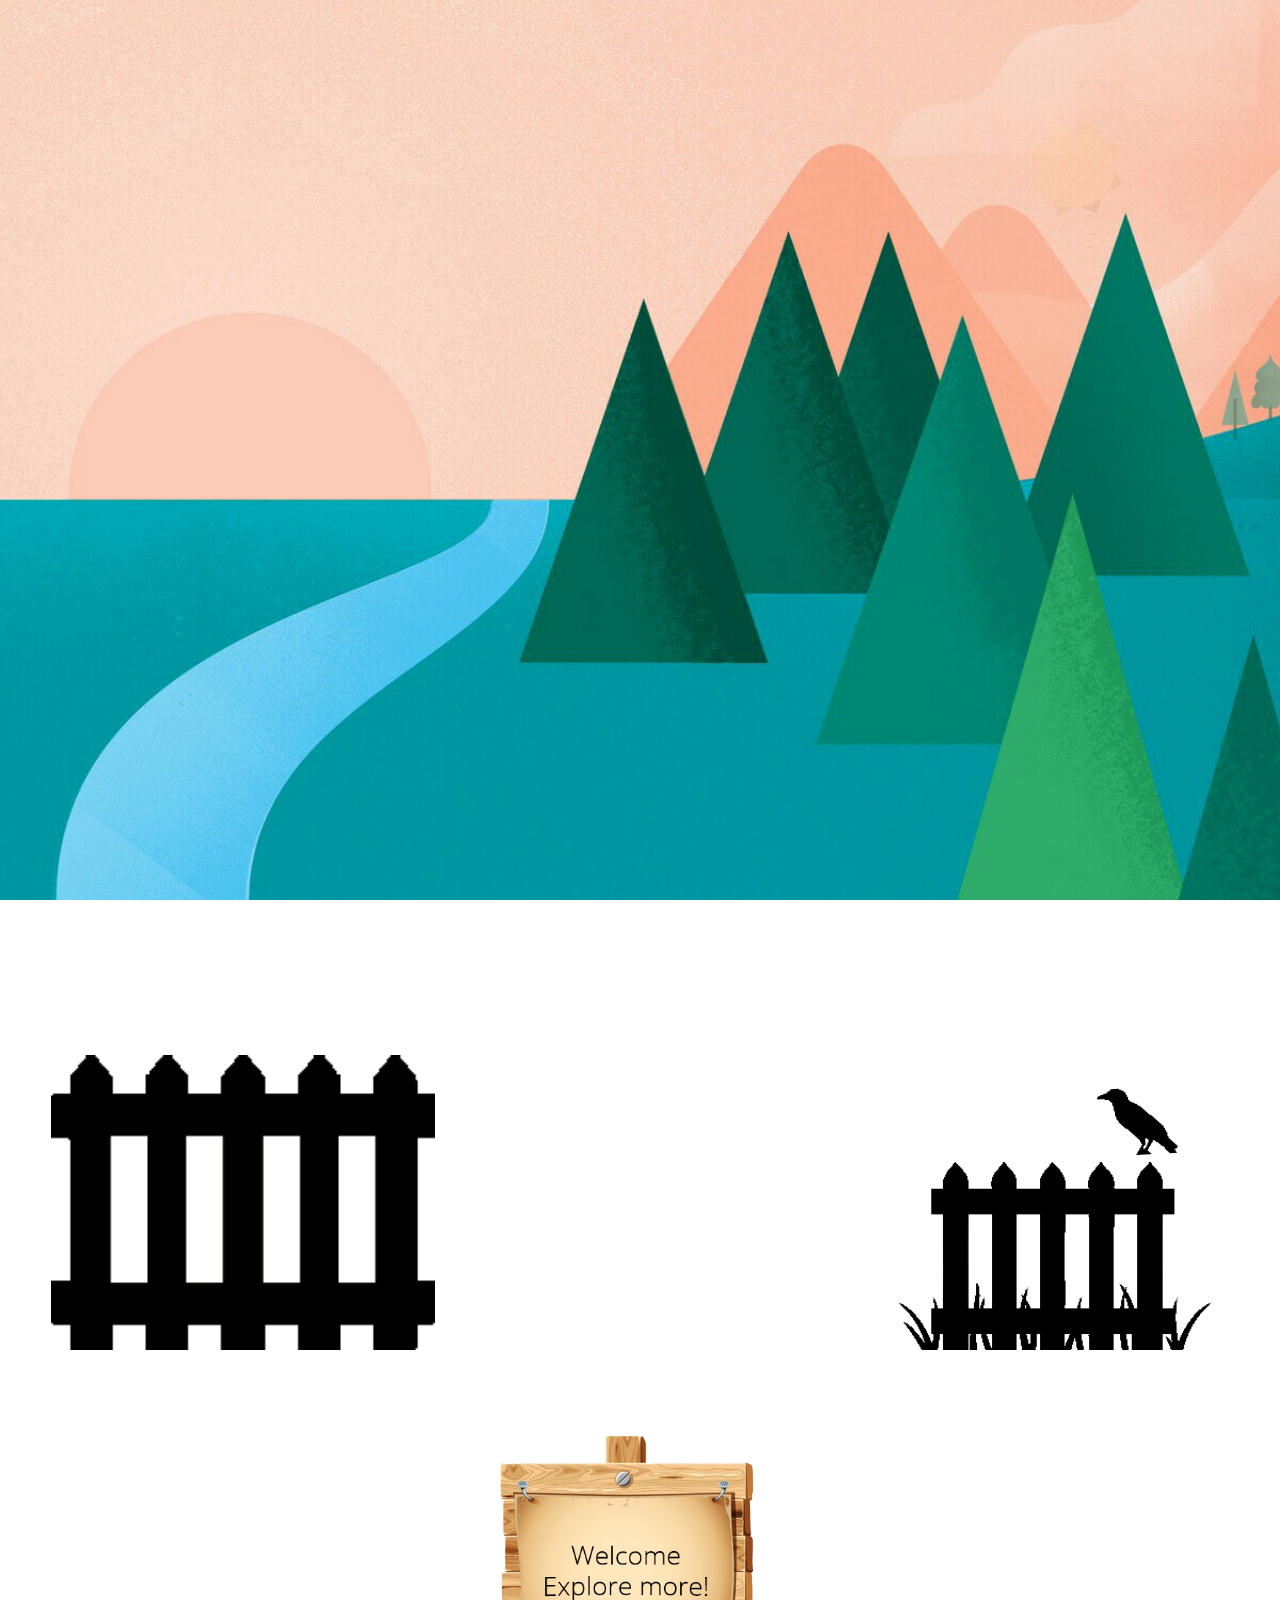
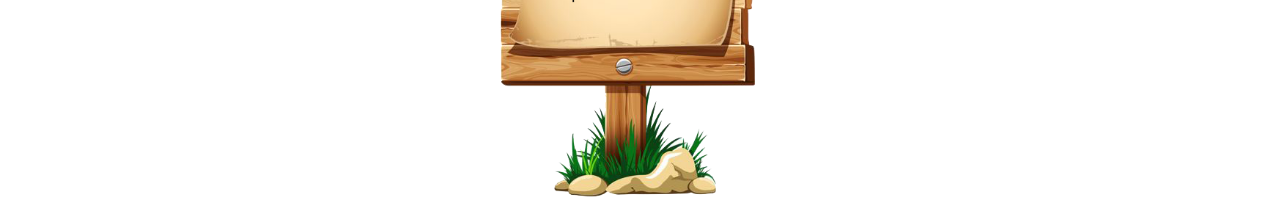
==== commit 755da8e2: "Added new loader" ====
--- a/index.html
+++ b/index.html
@@ -22,7 +22,7 @@
             <div id="loader-wrapper">
                 
                 <div id="loader-image">
-                    <img id = "sun_main" src= "img/sun.png"/>
+                    <div id = "sun_main" ></div>
                 </div>
             </div>
             
--- a/css/style.css
+++ b/css/style.css
@@ -22,6 +22,8 @@
 }
 
 
+
+
 /************************
 Loader 
 *************************/
@@ -44,11 +46,27 @@
 #sun_main {
 
     position: absolute;
-    width: 8%;
+    width: 50px;
+    height: 50px;
+    top: 50%;
     left: 50%;
-    top: 50%;
-    /*transform: translate(-50%, -50%);*/
-
+    margin: -25px 0 0 -25px;
+    background-color: #FFEE58;
+    animation: flip 1.2s infinite ease-in-out;
+
+}
+@keyframes flip {
+  0%   { transform: perspective(200px) rotateX(0) rotateY(180deg); }
+  50%  { transform: perspective(200px) rotateX(0) rotateY(0); }
+  100% { transform: perspective(200px) rotateX(180deg) rotateY(0); }
+}
+@keyframes loader {
+    0% {
+        transform: translate(-50%, -50%) rotate(0deg);
+    }
+    100% {
+        transform: translate(-50%, -50%) rotate(360deg);
+    }
 }
 /*---------------------
 ---------DOOR----------
@@ -287,14 +305,7 @@
     z-index: 60;
     /*animation-delay: 7s;*/
 }
-#circle9 {
-    width: 250px;
-    height: 250px;
-    border-radius: 1500px;
-    background: #eddadd;
-    z-index: 1000;
-    /*animation-delay: 7s;*/
-}
+
 
 
 .rectangle {
@@ -307,7 +318,7 @@
     animation-iteration-count: 1;
     animation-fill-mode: forwards;
     animation-duration: 1.75s;  
-    transform: rotate(-90deg);  
+    transform: rotate(-100deg);  
     width: 3000px;
     height: 300px;
     box-shadow: 0px 0px 40px #111;
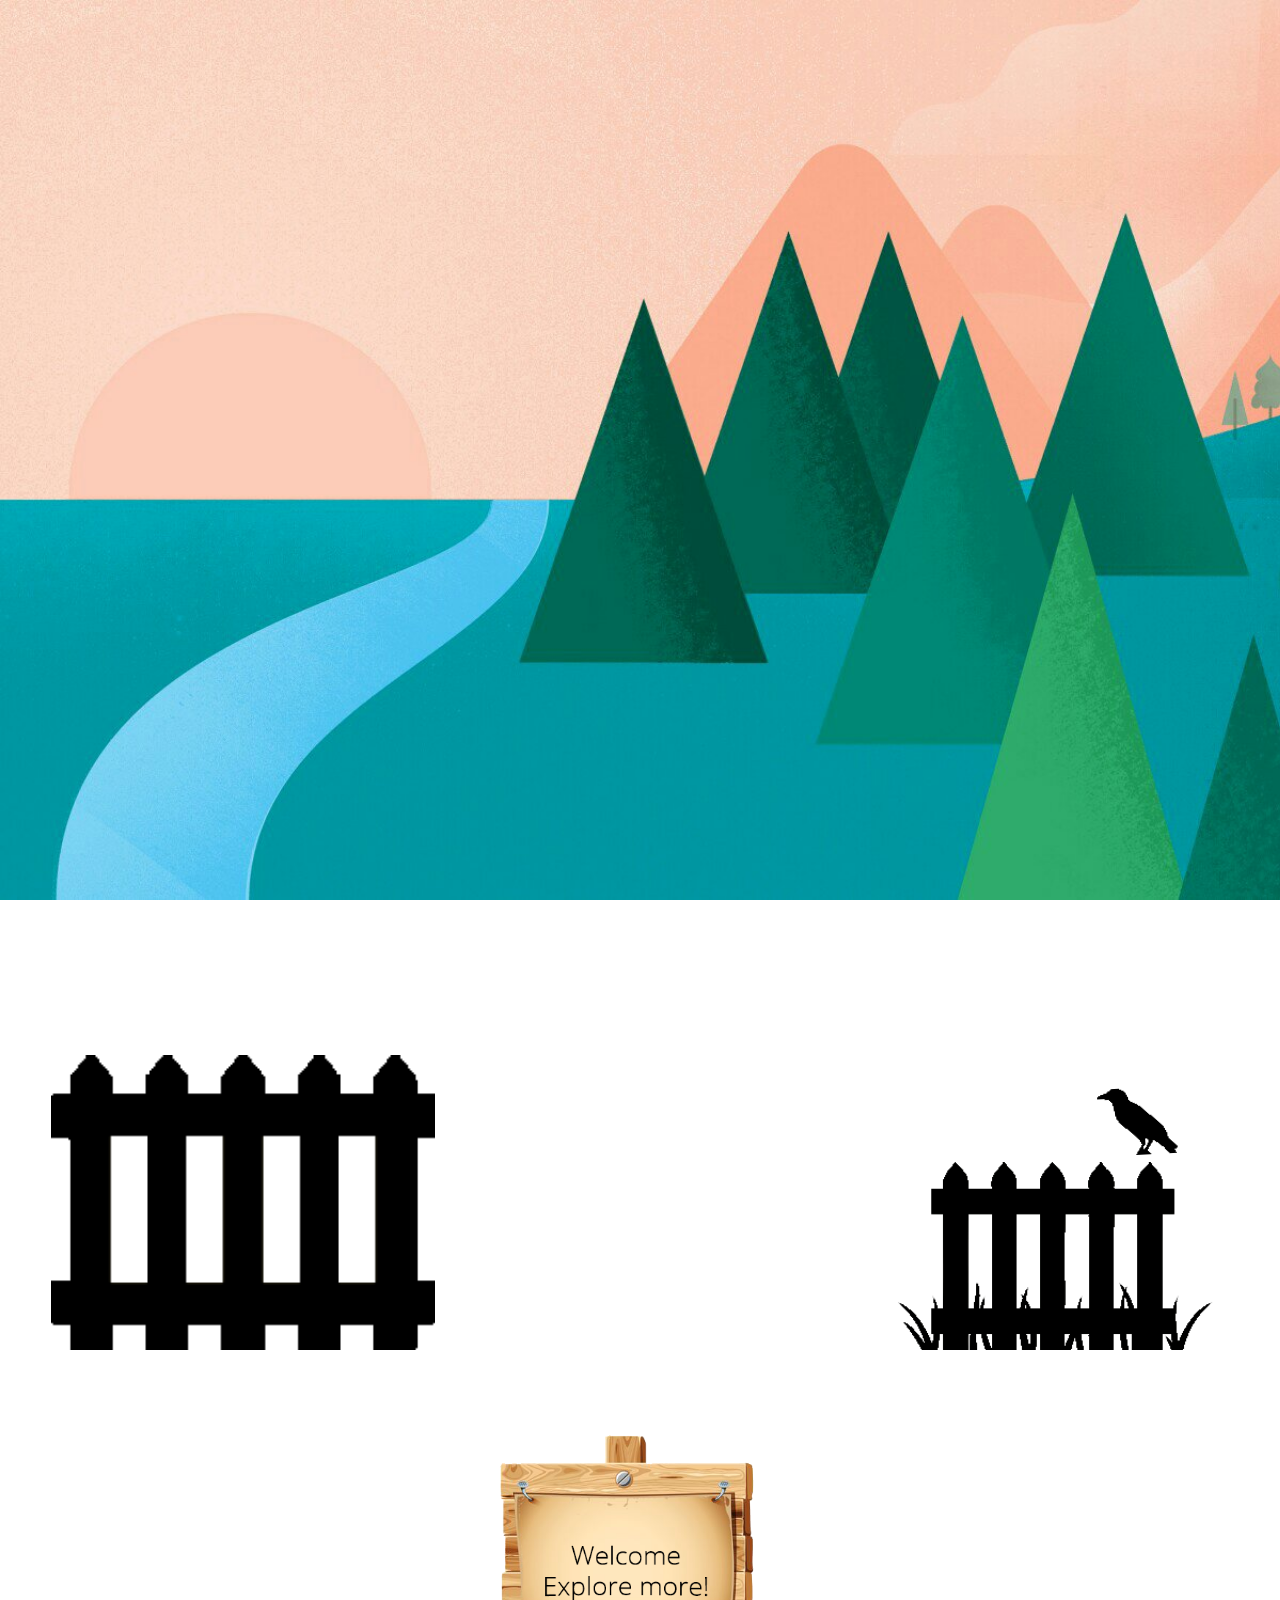
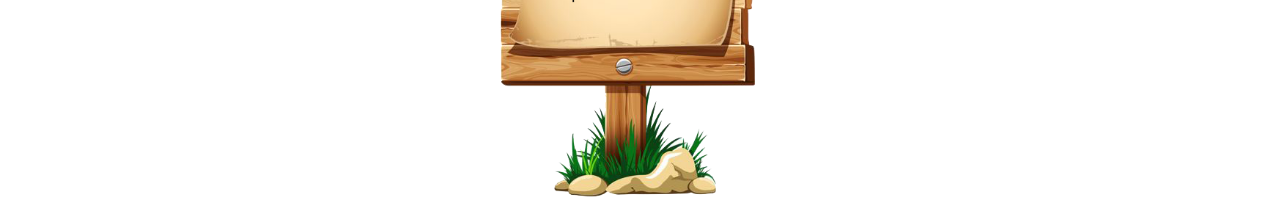
==== commit 556b17d2: "Google Analytics Update" ====
--- a/index.html
+++ b/index.html
@@ -13,7 +13,16 @@
   <script src="js/jquery-1.11.3.js"></script>
     <script src="js/jquery-ui.js"></script>
     <script src="js/transit.js"></script>
-
+    <script>
+      (function(i,s,o,g,r,a,m){i['GoogleAnalyticsObject']=r;i[r]=i[r]||function(){
+      (i[r].q=i[r].q||[]).push(arguments)},i[r].l=1*new Date();a=s.createElement(o),
+      m=s.getElementsByTagName(o)[0];a.async=1;a.src=g;m.parentNode.insertBefore(a,m)
+      })(window,document,'script','https://www.google-analytics.com/analytics.js','ga');
+
+      ga('create', 'UA-88358447-1', 'auto');
+      ga('send', 'pageview');
+
+    </script>
 </head>
 <body>
     <div id = "container">
@@ -200,4 +209,4 @@
     <script src="js/scripts.js"></script> 
     
 </body>
-</html>+</html>
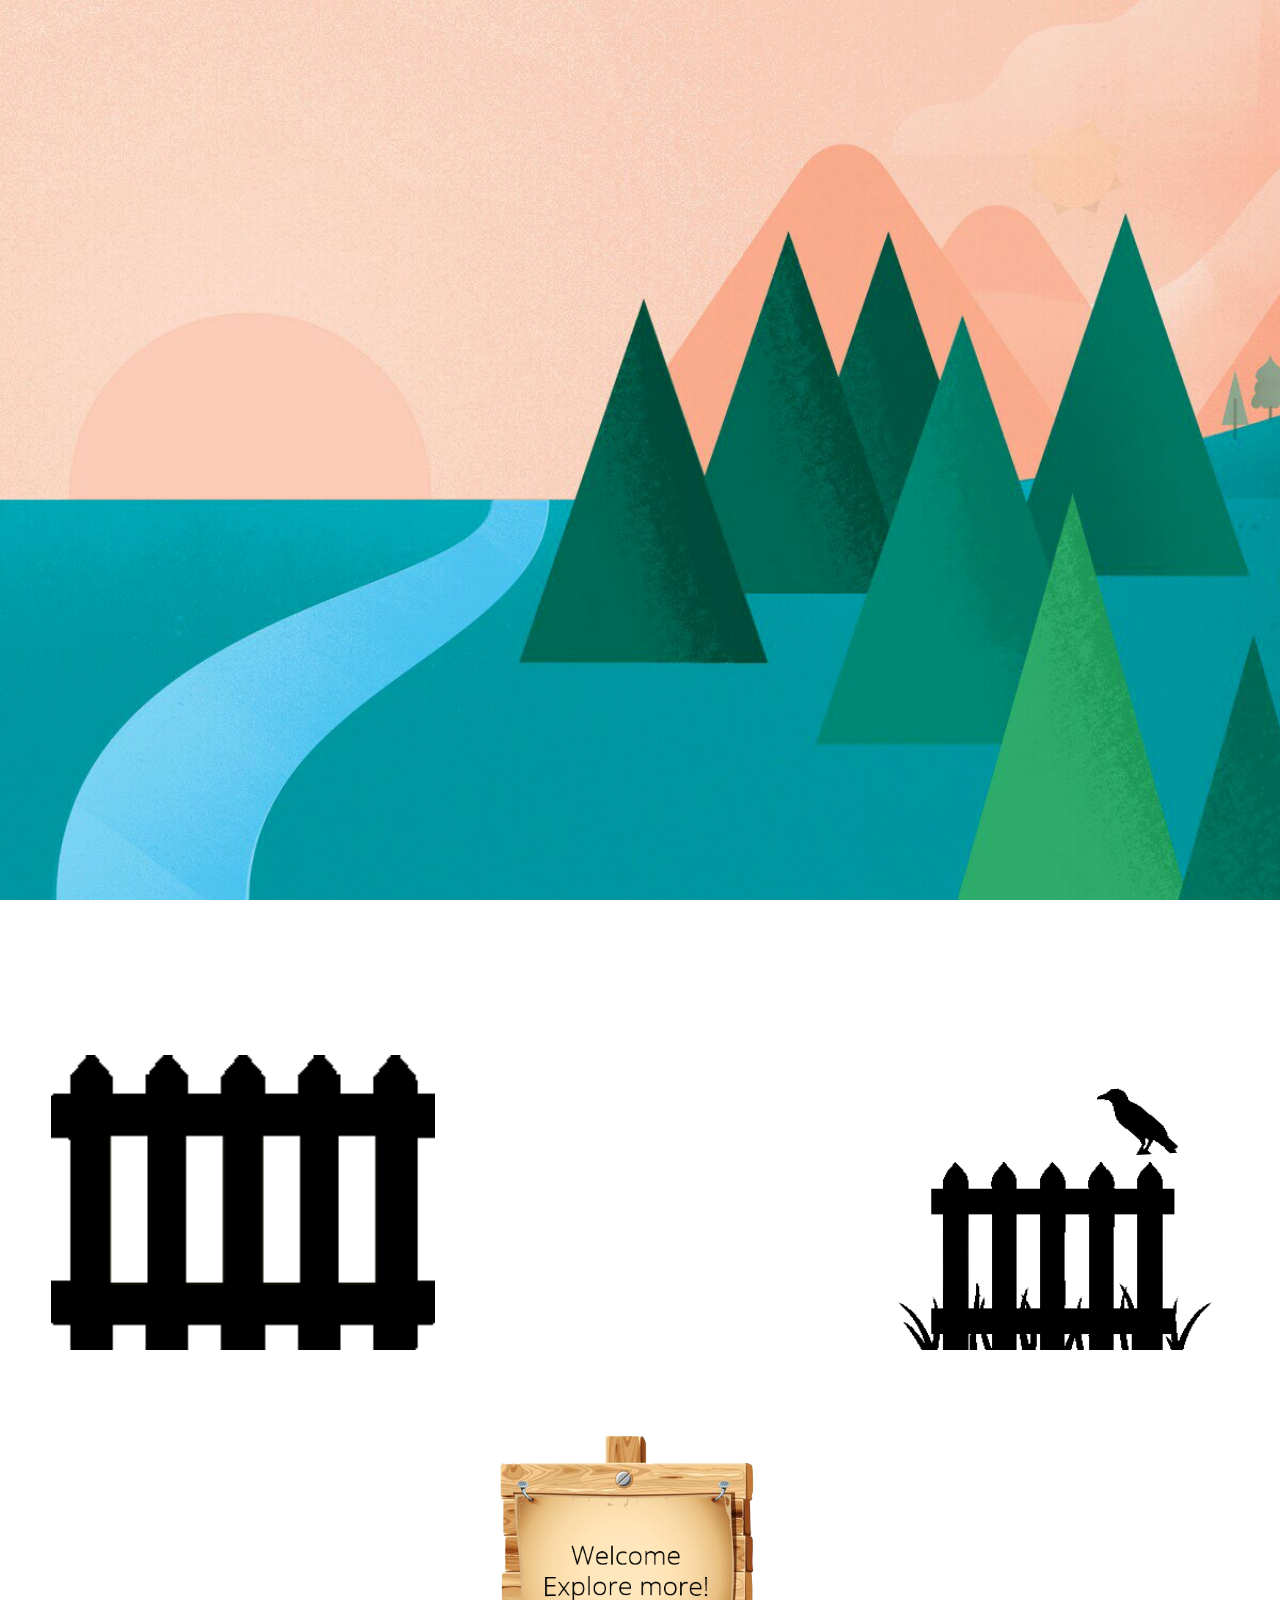
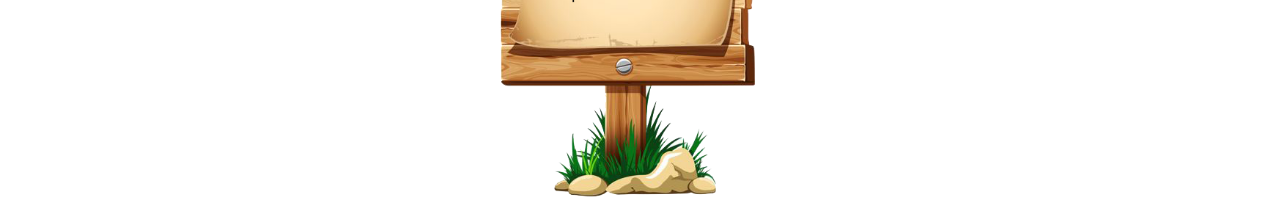
==== commit 949adf63: "Links added in the menu of planet1 and planet2" ====
--- a/index.html
+++ b/index.html
@@ -73,35 +73,35 @@
                 <div class="circle" id ="circle2"></div>
                 <div class="rectangle" id ="rectangle2">
                     <h1 id = "text-rect-2" class="text-rect">
-                        About Me
+                        <a href="#" class="menu-link"> About Me</a>
                     </h1> 
                 </div>
 
                 <div class="circle" id ="circle3"></div>
                 <div class="rectangle" id ="rectangle3">
                     <h1 id = "text-rect-3" class="text-rect">
-                        Heading 3
+                        <a href="planet1/index.html" class="menu-link"> Planet 1</a>
                     </h1> 
                 </div>
 
                 <div class="circle" id ="circle4"></div>
                 <div class="rectangle" id ="rectangle4">
                     <h1 id = "text-rect-4" class="text-rect">
-                        heading 4
+                        <a href="planet2/index.html" class="menu-link"> Planet 2</a>
                     </h1> 
                 </div>
 
                 <div class="circle" id ="circle5"></div>
                 <div class="rectangle" id ="rectangle5">
                     <h1 id = "text-rect-5" class="text-rect">
-                        Heading 5
+                        <a href="#" class="menu-link"> Other...</a>
                     </h1> 
                 </div>
                 
                 <div class="circle" id ="circle6"></div>
                 <div class="rectangle" id ="rectangle6">
                     <h1 id = "text-rect-6" class="text-rect">
-                        Heading 6
+                       <a href="#" class="menu-link"> Other...</a>
                     </h1> 
                 </div>
                 <div class="circle" id ="circle7"></div>
--- a/css/style.css
+++ b/css/style.css
@@ -20,7 +20,6 @@
     height: 100%;
     background: #DCEDC8;
 }
-
 
 
 
@@ -165,7 +164,10 @@
 /*---------------------
 ----------MENU---------
 ---------------------*/
-
+.menu-link {
+    text-decoration: none;
+    color: white;
+}
 .text-rect {
     display: block; 
     position:absolute;
